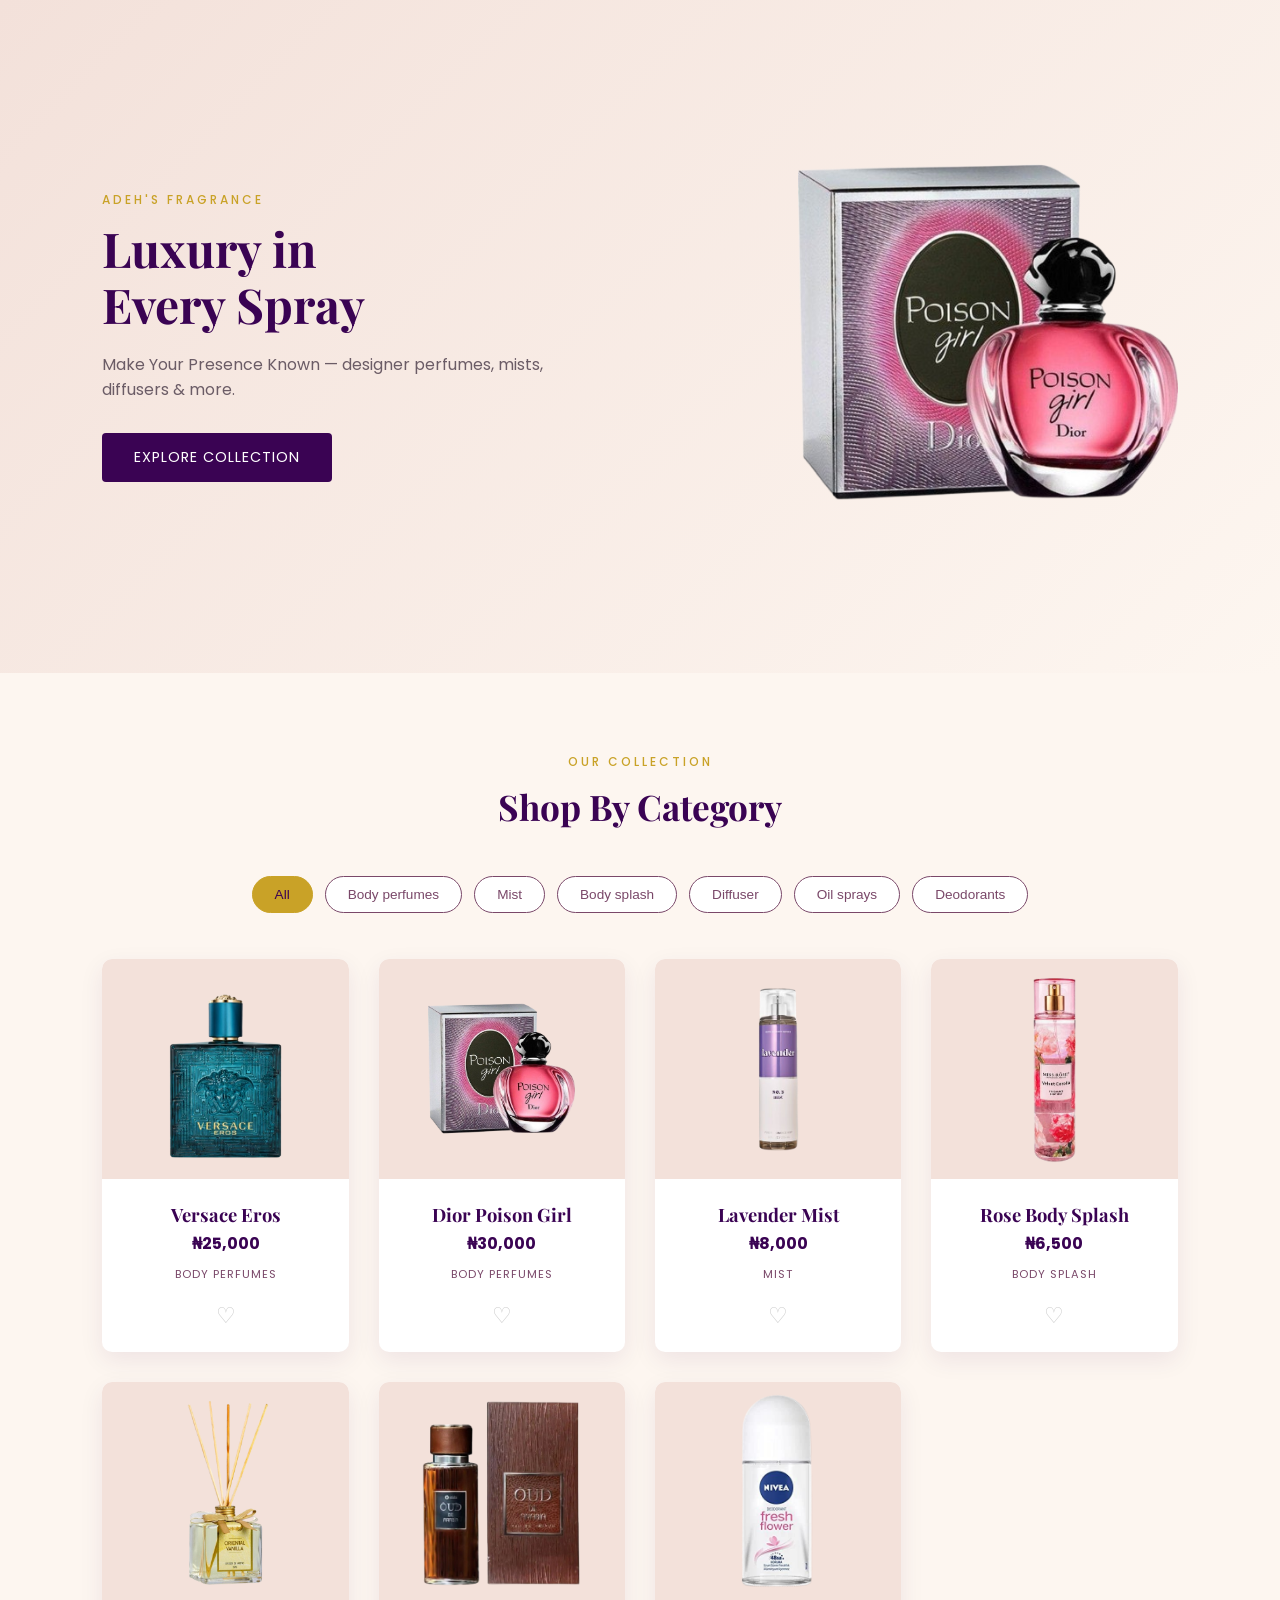
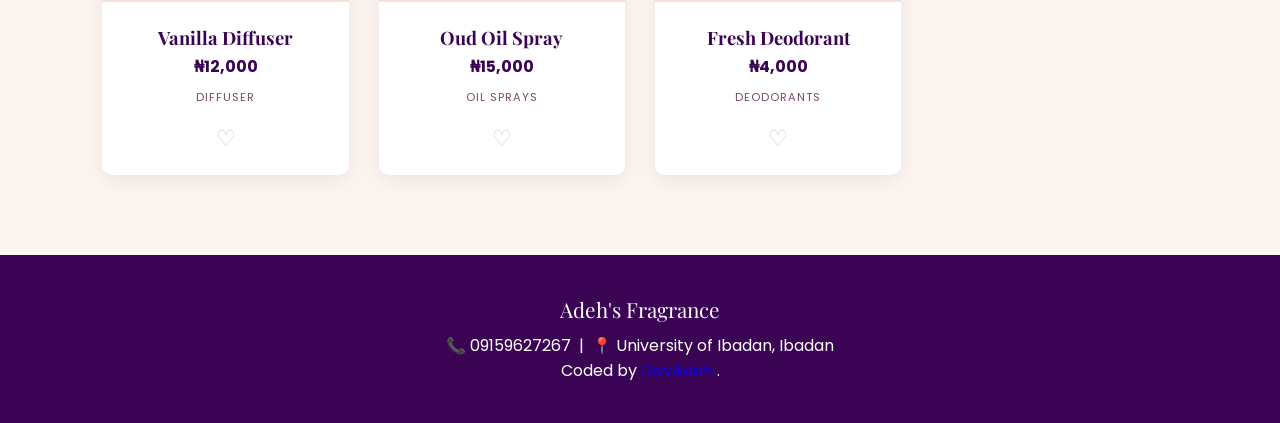
==== index.html @ cf55bce4 "update" ====
<!DOCTYPE html>
<html lang="en">
<head>
  <meta charset="UTF-8">
  <meta name="viewport" content="width=device-width, initial-scale=1.0">
  <title>Adeh's Fragrance - Luxury Scents</title>
  <link rel="preconnect" href="https://fonts.googleapis.com">
  <link href="https://fonts.googleapis.com/css2?family=Playfair+Display:wght@500;600;700&family=Poppins:wght@300;400;500;600&display=swap" rel="stylesheet">
  <link rel="stylesheet" href="style.css">
</head>
<body>

  <!-- Hero Section -->
  <section class="hero">
    <div class="hero-text">
      <p class="eyebrow">Adeh's Fragrance</p>
      <h1>Luxury in<br>Every Spray</h1>
      <p class="hero-sub">Make Your Presence Known — designer perfumes, mists, diffusers &amp; more.</p>
      <a href="#products" class="btn-primary">Explore Collection</a>
    </div>
    <div class="hero-image">
     <img src="assets/poison.png" alt="Featured fragrance bottle">
    </div>
  </section>

  <!-- Products Section -->
  <section id="products" class="products-section">
    <p class="eyebrow center">Our Collection</p>
    <h2 class="section-title">Shop By Category</h2>

    <div class="filters" id="filters"></div>
    <div class="grid" id="productGrid"></div>
  </section>

  <!-- Footer -->
  <footer>
    <p class="footer-brand">Adeh's Fragrance</p>
    <p>📞 09159627267 &nbsp;|&nbsp; 📍 University of Ibadan, Ibadan</p>
    Coded by
    <a href="https://github.com/DevAdeh">
      DevAdeh 
    </a>.
  </footer>

  <script src="script.js"></script>
</body>
</html>
---- style.css ----
:root {
  --dark: #3A0353;
  --primary: #7A4869;
  --accent: #C9A227;
  --cream: #FDF6F0;
  --blush: #F3E1DA;
  --white: #ffffff;
  --text-muted: #6B5C66;
}

* {
  margin: 0;
  padding: 0;
  box-sizing: border-box;
}

body {
  font-family: 'Poppins', sans-serif;
  background: var(--cream);
  color: var(--dark);
}

.eyebrow {
  text-transform: uppercase;
  letter-spacing: 3px;
  font-size: 0.75rem;
  color: var(--accent);
  font-weight: 500;
  margin-bottom: 12px;
}

.eyebrow.center {
  text-align: center;
}

/* Hero */
.hero {
  display: flex;
  align-items: center;
  justify-content: space-between;
  flex-wrap: wrap;
  gap: 40px;
  padding: 80px 8%;
  background: linear-gradient(135deg, var(--blush), var(--cream));
}

.hero-text {
  max-width: 480px;
}

.hero-text h1 {
  font-family: 'Playfair Display', serif;
  font-size: 3rem;
  line-height: 1.15;
  margin-bottom: 20px;
  color: var(--dark);
}

.hero-sub {
  color: var(--text-muted);
  margin-bottom: 30px;
  line-height: 1.6;
}

.btn-primary {
  display: inline-block;
  background: var(--dark);
  color: var(--white);
  text-decoration: none;
  padding: 14px 32px;
  border-radius: 4px;
  font-size: 0.9rem;
  letter-spacing: 1px;
  text-transform: uppercase;
  transition: 0.3s;
}

.btn-primary:hover {
  background: var(--accent);
  color: var(--dark);
}

.hero-image img {
  max-width: 380px;
  width: 100%;
  border-radius: 8px;
}

/* Products Section */
.products-section {
  padding: 80px 8%;
  text-align: center;
}

.section-title {
  font-family: 'Playfair Display', serif;
  font-size: 2.2rem;
  margin-bottom: 40px;
}

.filters {
  margin-bottom: 40px;
}

.filters button {
  background: var(--white);
  border: 1.5px solid var(--primary);
  color: var(--primary);
  padding: 10px 22px;
  margin: 6px;
  border-radius: 25px;
  cursor: pointer;
  font-weight: 500;
  font-size: 0.85rem;
  transition: 0.3s;
}

.filters button:hover {
  background: var(--primary);
  color: var(--white);
}

.filters button.active {
  background: var(--accent);
  color: var(--dark);
  border-color: var(--accent);
}

.grid {
  display: grid;
  grid-template-columns: repeat(auto-fit, minmax(240px, 1fr));
  gap: 30px;
  max-width: 1200px;
  margin: 0 auto;
}

.card {
  background: var(--white);
  padding: 0 0 20px;
  border-radius: 10px;
  text-align: center;
  overflow: hidden;
  box-shadow: 0 8px 24px rgba(58, 3, 83, 0.08);
  transition: transform 0.25s;
}

.card:hover {
  transform: translateY(-6px);
}

.card img {
  width: 100%;
  height: 220px;
  object-fit: contain;
  background: var(--blush, #F3E1DA);
  padding: 12px;
}

.card h3 {
  font-family: 'Playfair Display', serif;
  font-size: 1.15rem;
  margin: 16px 0 4px;
}

.card p {
  margin: 4px 0;
}

.card small {
  color: var(--primary);
  text-transform: uppercase;
  letter-spacing: 1px;
  font-size: 0.7rem;
}

.heart {
  display: inline-block;
  margin-top: 10px;
  cursor: pointer;
  font-size: 22px;
  color: #ccc;
  transition: 0.2s;
}

.heart.liked {
  color: var(--accent);
}

/* Footer */
footer {
  background: var(--dark);
  color: var(--white);
  text-align: center;
  padding: 40px 20px;
}

.footer-brand {
  font-family: 'Playfair Display', serif;
  font-size: 1.3rem;
  margin-bottom: 10px;
}

.attribution {

  margin-top: 20px;

  color: var(--slate-900);

  font-size: 11px;

  text-align: center;
}


.attribution a {

  color: hsl(228, 45%, 44%);
}
@media (max-width: 600px) {
  .hero {
    flex-direction: column;
    text-align: center;
  }
  .hero-text {
    max-width: 100%;
  }
}
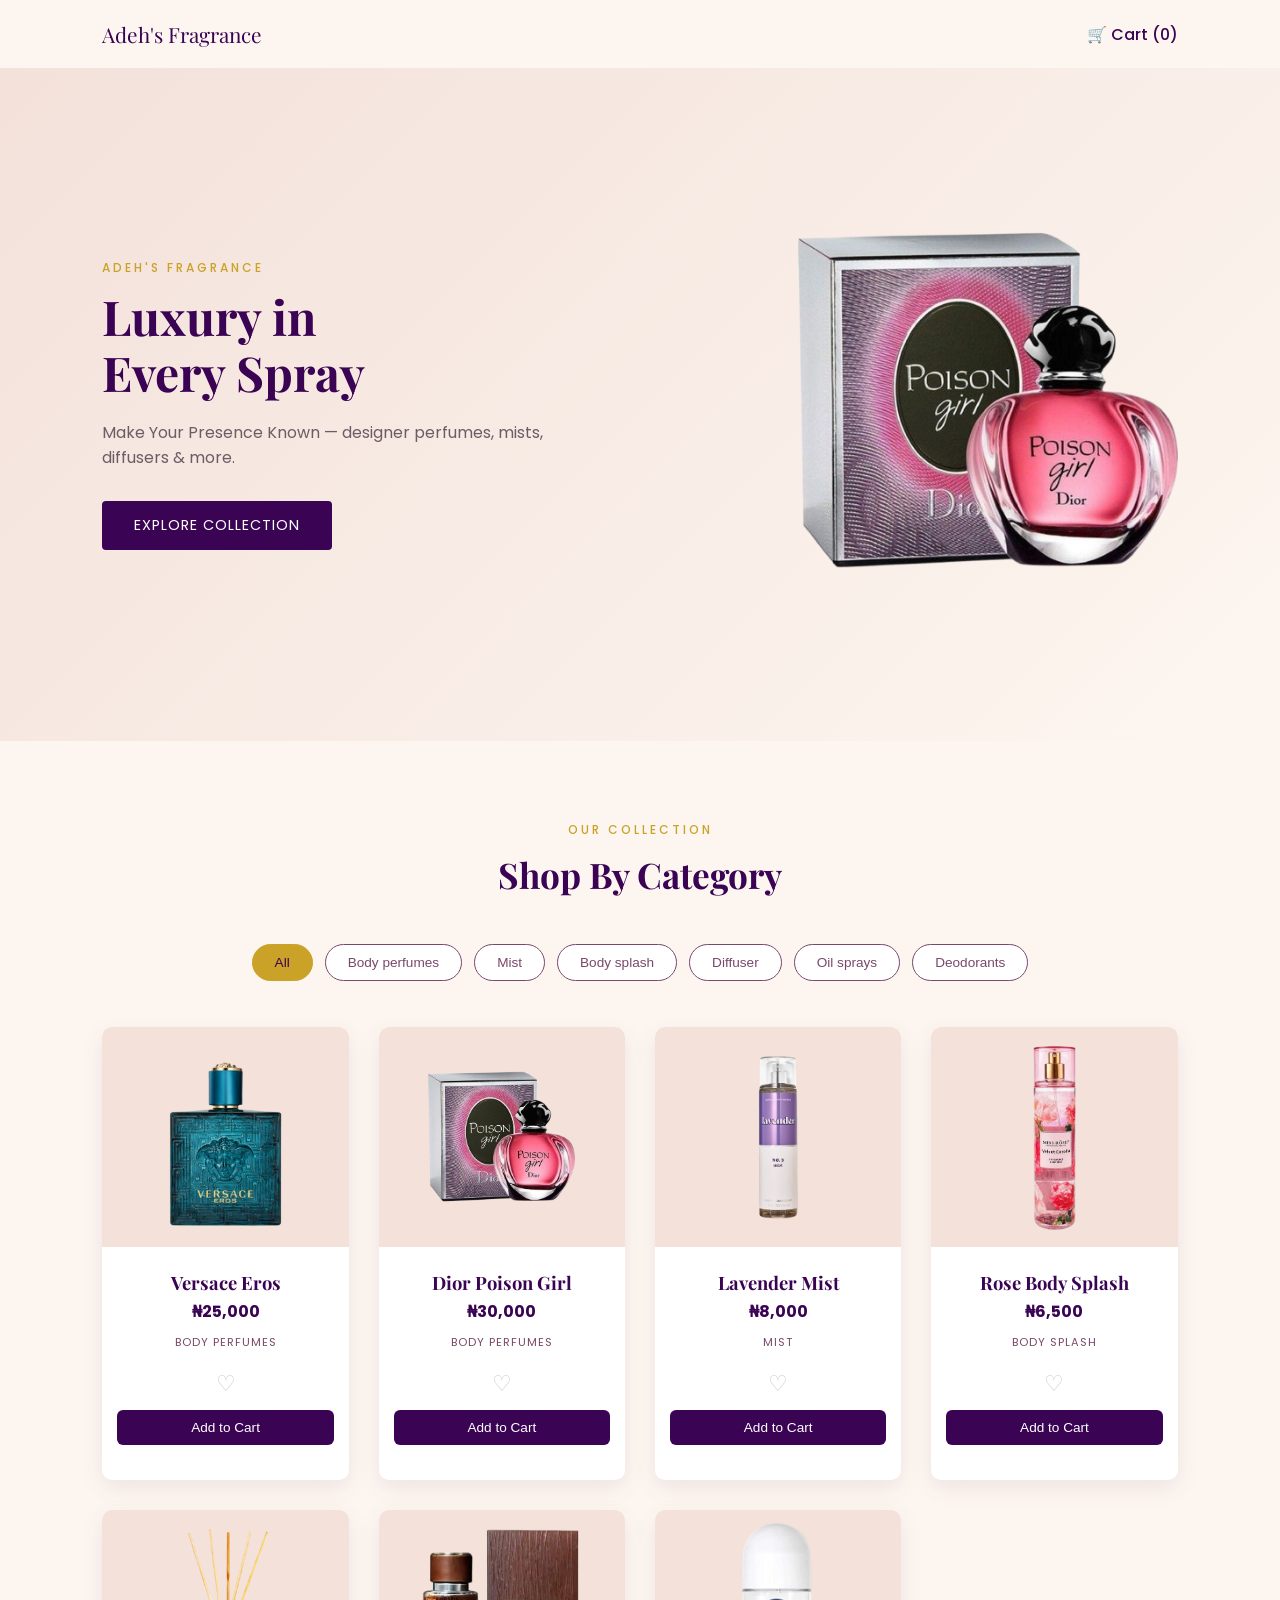
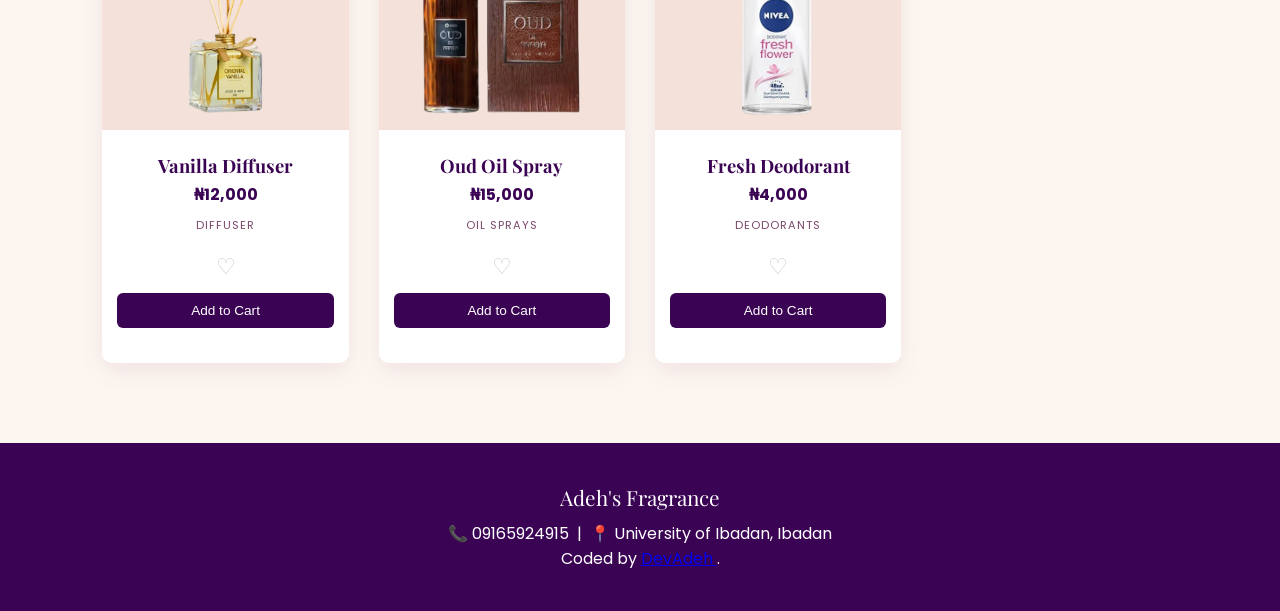
==== commit 2ac9cb38: "update" ====
--- a/index.html
+++ b/index.html
@@ -9,7 +9,10 @@
   <link rel="stylesheet" href="style.css">
 </head>
 <body>
-
+<div class="top-bar">
+  <p class="logo">Adeh's Fragrance</p>
+  <a href="cart.html" class="cart-link">🛒 Cart (<span id="cartCount">0</span>)</a>
+</div>
   <!-- Hero Section -->
   <section class="hero">
     <div class="hero-text">
@@ -35,7 +38,7 @@
   <!-- Footer -->
   <footer>
     <p class="footer-brand">Adeh's Fragrance</p>
-    <p>📞 09159627267 &nbsp;|&nbsp; 📍 University of Ibadan, Ibadan</p>
+    <p>📞 09165924915 &nbsp;|&nbsp; 📍 University of Ibadan, Ibadan</p>
     Coded by
     <a href="https://github.com/DevAdeh">
       DevAdeh 
--- a/style.css
+++ b/style.css
@@ -224,4 +224,97 @@
   .hero-text {
     max-width: 100%;
   }
-}+}
+.top-bar {
+  display: flex;
+  justify-content: space-between;
+  align-items: center;
+  padding: 20px 8%;
+}
+
+.top-bar .logo {
+  font-family: 'Playfair Display', serif;
+  font-size: 1.3rem;
+  color: var(--dark);
+}
+
+.cart-link {
+  text-decoration: none;
+  color: var(--dark);
+  font-weight: 500;
+}
+
+.add-cart-btn {
+  display: block;
+  width: calc(100% - 30px);
+  margin: 10px auto 15px;
+  background: var(--dark);
+  color: var(--white);
+  border: none;
+  padding: 10px;
+  border-radius: 6px;
+  cursor: pointer;
+  font-size: 0.85rem;
+  transition: 0.3s;
+}
+.add-cart-btn:hover { background: var(--accent); color: var(--dark); }
+
+.cart-section {
+  max-width: 700px;
+  margin: 0 auto;
+  padding: 60px 20px;
+}
+
+.cart-item {
+  display: flex;
+  justify-content: space-between;
+  align-items: center;
+  background: var(--white);
+  padding: 20px;
+  border-radius: 10px;
+  margin-bottom: 15px;
+  flex-wrap: wrap;
+  gap: 12px;
+}
+
+.qty-controls {
+  display: flex;
+  align-items: center;
+  gap: 12px;
+}
+
+.qty-controls button {
+  background: var(--blush);
+  border: none;
+  width: 28px;
+  height: 28px;
+  border-radius: 50%;
+  cursor: pointer;
+  font-size: 1rem;
+}
+
+.item-total { font-weight: 600; }
+
+.remove-btn {
+  background: none;
+  border: none;
+  color: var(--primary);
+  text-decoration: underline;
+  cursor: pointer;
+  font-size: 0.85rem;
+}
+
+.cart-total {
+  text-align: right;
+  margin-top: 30px;
+  font-family: 'Playfair Display', serif;
+}
+
+.empty-cart {
+  text-align: center;
+  padding: 40px 0;
+  color: var(--text-muted);
+}
+.empty-cart a { color: var(--accent); }
+
+.hidden { display: none; }
